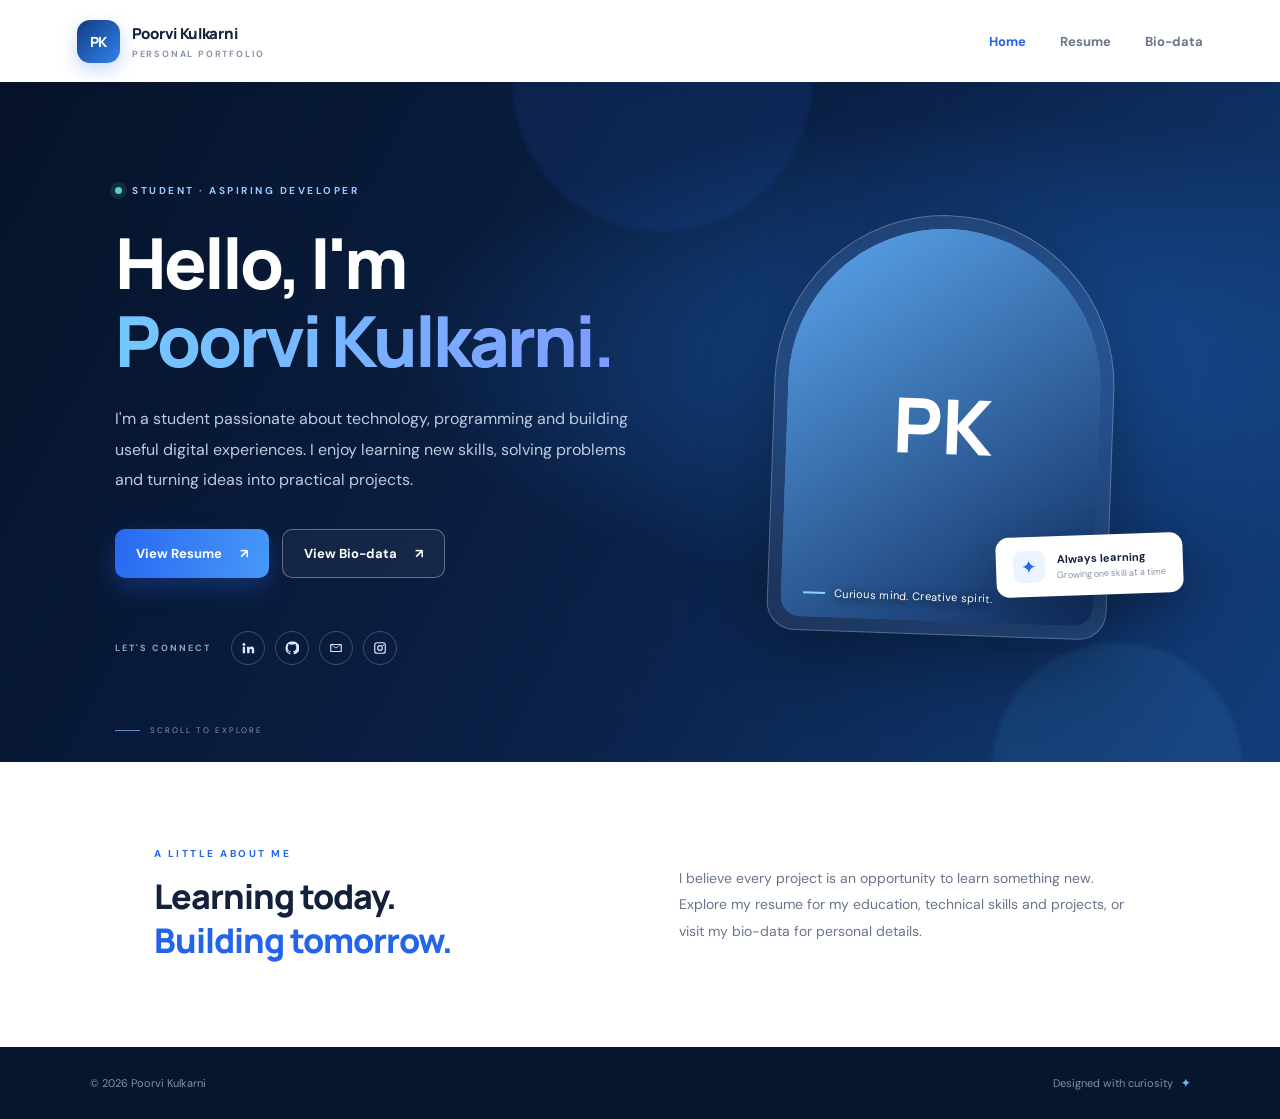
==== index.html @ 325ed0e4 "Add files via upload" ====
<!DOCTYPE html>
<html lang="en">
<head>
  <meta charset="UTF-8">
  <meta name="viewport" content="width=device-width, initial-scale=1.0">
  <meta name="description" content="Poorvi Kulkarni's personal , resume and bio-data.">
  <title>Poorvi Kulkarni | Personal </title>
  <link rel="stylesheet" href="style.css">
  <link rel="preconnect" href="https://fonts.googleapis.com">
  <link rel="preconnect" href="https://fonts.gstatic.com" crossorigin>
  <link href="https://fonts.googleapis.com/css2?family=DM+Sans:wght@400;500;600;700&family=Manrope:wght@400;500;600;700;800&display=swap" rel="stylesheet">
</head>
<body class="home-page">
  <header class="site-header">
    <a class="brand" href="index.html"><span class="brand-mark">PK</span><span>Poorvi Kulkarni<small>PERSONAL PORTFOLIO</small></span></a>
    <button class="menu-toggle" aria-label="Toggle navigation" aria-expanded="false">☰</button>
    <nav class="main-nav" aria-label="Main navigation">
      <a class="active" href="index.html">Home</a>
      <a href="resume.html">Resume</a>
      <a href="biodata.html">Bio-data</a>
    </nav>
  </header>

  <main>
    <section class="hero">
      <div class="hero-glow glow-one"></div><div class="hero-glow glow-two"></div>
      <div class="hero-content">
        <p class="eyebrow"><span class="status-dot"></span> STUDENT · ASPIRING DEVELOPER</p>
        <h1>Hello, I'm<br><span>Poorvi Kulkarni.</span></h1>
        <p class="hero-intro">I'm a student passionate about technology, programming and building useful digital experiences. I enjoy learning new skills, solving problems and turning ideas into practical projects.</p>
        <div class="hero-actions">
          <a class="btn btn-primary" href="resume.html">View Resume <span>↗</span></a>
          <a class="btn btn-outline" href="biodata.html">View Bio-data <span>↗</span></a>
        </div>
        <div class="social-area">
          <span>LET'S CONNECT</span>
          <div class="social-links">
            <a href="https://www.linkedin.com/" target="_blank" rel="noopener" aria-label="LinkedIn" title="Add your LinkedIn profile URL"><svg viewBox="0 0 24 24"><path d="M5 3.5A2.5 2.5 0 1 1 5 8.5a2.5 2.5 0 0 1 0-5ZM3 10h4v11H3zm7 0h3.8v1.5h.1a4.2 4.2 0 0 1 3.8-2.1c4.1 0 4.9 2.7 4.9 6.2V21h-4v-4.8c0-1.2 0-2.8-1.8-2.8s-2.1 1.3-2.1 2.7V21h-4z"/></svg></a>
            <a href="https://github.com/" target="_blank" rel="noopener" aria-label="GitHub" title="Add your GitHub profile URL"><svg viewBox="0 0 24 24"><path d="M12 .9a11.1 11.1 0 0 0-3.5 21.6c.6.1.8-.3.8-.6v-2.1c-3.2.7-3.9-1.4-3.9-1.4-.5-1.3-1.3-1.6-1.3-1.6-1-.7.1-.7.1-.7 1.1.1 1.7 1.1 1.7 1.1 1 .1.7 2.1 3.3 1.5.1-.7.4-1.2.7-1.5-2.6-.3-5.3-1.3-5.3-5.8 0-1.3.5-2.3 1.2-3.1-.1-.3-.5-1.5.1-3.1 0 0 1-.3 3.2 1.2a11 11 0 0 1 5.8 0c2.2-1.5 3.2-1.2 3.2-1.2.6 1.6.2 2.8.1 3.1.8.8 1.2 1.8 1.2 3.1 0 4.5-2.7 5.5-5.3 5.8.4.3.8 1 .8 2v3c0 .3.2.7.8.6A11.1 11.1 0 0 0 12 .9Z"/></svg></a>
            <a href="mailto:poorvikulkarni60@gmail.com" aria-label="Email"><svg viewBox="0 0 24 24"><path d="M3 5h18a1 1 0 0 1 1 1v12a1 1 0 0 1-1 1H3a1 1 0 0 1-1-1V6a1 1 0 0 1 1-1Zm9 8L4 7v10h16V7l-8 6Zm0-2 7-4H5l7 4Z"/></svg></a>
            <a href="https://www.instagram.com/" target="_blank" rel="noopener" aria-label="Instagram" title="Add your Instagram profile URL"><svg viewBox="0 0 24 24"><path d="M7 2h10a5 5 0 0 1 5 5v10a5 5 0 0 1-5 5H7a5 5 0 0 1-5-5V7a5 5 0 0 1 5-5Zm0 2a3 3 0 0 0-3 3v10a3 3 0 0 0 3 3h10a3 3 0 0 0 3-3V7a3 3 0 0 0-3-3H7Zm5 3a5 5 0 1 1 0 10 5 5 0 0 1 0-10Zm0 2a3 3 0 1 0 0 6 3 3 0 0 0 0-6Zm5.5-3a1.2 1.2 0 1 1 0 2.4 1.2 1.2 0 0 1 0-2.4Z"/></svg></a>
          </div>
        </div>
      </div>
      <div class="hero-visual">
        <div class="photo-frame">
          <div class="photo-backdrop"></div>
          <img class="profile-photo" src="profile.jpg" alt="Portrait of Poorvi Kulkarni" onerror="this.style.display='none';this.nextElementSibling.style.display='grid'">
          <div class="photo-fallback">PK</div>
          <div class="photo-caption"><span class="caption-line"></span><span>Curious mind. Creative spirit.</span></div>
        </div>
        <div class="floating-card"><span class="floating-icon">✦</span><span><b>Always learning</b><small>Growing one skill at a time</small></span></div>
      </div>
      <a class="scroll-cue" href="#about"><span></span> SCROLL TO EXPLORE</a>
    </section>
    <section class="intro-section" id="about">
      <div><p class="section-kicker">A LITTLE ABOUT ME</p><h2>Learning today.<br><span>Building tomorrow.</span></h2></div>
      <p>I believe every project is an opportunity to learn something new. Explore my resume for my education, technical skills and projects, or visit my bio-data for personal details.</p>
    </section>
  </main>
  <footer class="site-footer"><span>© 2026 Poorvi Kulkarni</span><span>Designed with curiosity <b>✦</b></span></footer>
  <script src="script.js"></script>
</body>
</html>
---- style.css ----
:root{--navy:#07152e;--navy2:#0c2144;--blue:#2463eb;--cyan:#54c8ef;--ink:#14213b;--muted:#68758b;--paper:#f4f7fc;--line:#e5eaf2;--white:#fff;--radius:20px;--shadow:0 18px 55px rgba(18,38,75,.09)}
*{box-sizing:border-box}html{scroll-behavior:smooth}body{margin:0;font-family:"DM Sans",sans-serif;color:var(--ink);background:var(--paper)}a{color:inherit}.site-header{height:82px;padding:0 max(6vw,24px);display:flex;align-items:center;justify-content:space-between;background:#fff;position:relative;z-index:5;box-shadow:0 4px 24px rgba(15,35,70,.05)}.brand{display:flex;gap:12px;align-items:center;text-decoration:none;font:800 15px Manrope,sans-serif;letter-spacing:-.3px}.brand-mark{width:43px;height:43px;display:grid;place-items:center;color:white;border-radius:13px;background:linear-gradient(135deg,#123b80,#3184ef);font-size:14px;box-shadow:0 7px 18px #2463eb40}.brand small{display:block;font:700 9px "DM Sans";letter-spacing:1.8px;color:#8994a8;margin-top:4px}.main-nav{display:flex;gap:34px}.main-nav a{text-decoration:none;font-size:13px;font-weight:700;color:#69758a;transition:.2s}.main-nav a:hover,.main-nav a.active{color:var(--blue)}.menu-toggle{display:none;border:0;background:none;font-size:25px;color:var(--navy)}
.hero{min-height:680px;position:relative;overflow:hidden;padding:95px max(9vw,28px) 90px;display:grid;grid-template-columns:1.1fr .9fr;align-items:center;gap:5vw;color:#fff;background:radial-gradient(ellipse at 78% 40%,#164b91 0%,transparent 42%),linear-gradient(118deg,#061329 0%,#0b2148 55%,#123d7a 100%)}.hero:after{content:"";position:absolute;inset:0;opacity:.14;background-image:linear-gradient(#ffffff12 1px,transparent 1px),linear-gradient(90deg,#ffffff12 1px,transparent 1px);background-size:52px 52px;mask-image:linear-gradient(90deg,transparent,#000)}.hero-content,.hero-visual{position:relative;z-index:1}.eyebrow,.section-kicker{font-size:10px;font-weight:700;letter-spacing:2.5px}.eyebrow{color:#9dc8ff;display:flex;align-items:center;gap:10px;margin:0 0 26px}.status-dot{width:7px;height:7px;border-radius:50%;background:#53d6bd;box-shadow:0 0 0 5px #53d6bd20}.hero h1{font:800 clamp(42px,5.5vw,72px)/1.12 Manrope,sans-serif;letter-spacing:-3px;margin:0 0 24px}.hero h1 span{background:linear-gradient(90deg,#73c8ff,#7e9cff);-webkit-background-clip:text;background-clip:text;color:transparent}.hero-intro{max-width:520px;color:#bdcbe0;font-size:16px;line-height:1.9;margin:0}.hero-actions{display:flex;gap:13px;margin-top:34px;flex-wrap:wrap}.btn{border:0;border-radius:10px;padding:15px 21px;display:inline-flex;align-items:center;gap:18px;text-decoration:none;font:700 13px "DM Sans";cursor:pointer;transition:transform .2s,box-shadow .2s}.btn:hover{transform:translateY(-3px)}.btn-primary{color:white;background:linear-gradient(100deg,#2868f2,#4699f7);box-shadow:0 10px 25px #2868f24a}.btn-outline{border:1px solid #ffffff55;color:#fff;background:#ffffff0c}.btn-dark{background:var(--navy);color:#fff}.social-area{display:flex;align-items:center;gap:20px;margin-top:53px}.social-area>span{font-size:9px;letter-spacing:2px;color:#91a5c2;font-weight:700}.social-links{display:flex;gap:10px}.social-links a{width:34px;height:34px;border:1px solid #ffffff36;border-radius:50%;display:grid;place-items:center;transition:.2s}.social-links a:hover{background:#fff;transform:translateY(-3px)}.social-links svg{width:14px;height:14px;fill:#d9e8ff}.social-links a:hover svg{fill:#15376c}.hero-visual{display:flex;justify-content:center;align-items:center;min-height:440px}.photo-frame{width:min(340px,78%);height:420px;position:relative;padding:13px;border:1px solid #ffffff40;border-radius:170px 170px 28px 28px;background:#ffffff12;box-shadow:0 25px 75px #0005;transform:rotate(2deg)}.photo-backdrop{position:absolute;inset:13px;border-radius:160px 160px 20px 20px;background:linear-gradient(145deg,#75b8f7,#1a3d77)}.profile-photo{position:absolute;inset:13px;width:calc(100% - 26px);height:calc(100% - 26px);object-fit:cover;object-position:center;border-radius:160px 160px 20px 20px}.photo-fallback{display:none;position:absolute;inset:13px;place-items:center;border-radius:160px 160px 20px 20px;color:#fff;font:800 76px Manrope;background:linear-gradient(145deg,#5ca7ee,#102d60)}.photo-caption{position:absolute;bottom:30px;left:35px;right:35px;color:white;font-size:11px;letter-spacing:.3px;display:flex;align-items:center;gap:9px;text-shadow:0 2px 8px #000}.caption-line{width:22px;height:2px;background:#8ad4ff}.floating-card{position:absolute;bottom:50px;right:-18px;display:flex;align-items:center;gap:12px;padding:14px 17px;background:#fff;color:var(--ink);border-radius:13px;box-shadow:0 15px 40px #0004;transform:rotate(-2deg)}.floating-icon{width:32px;height:32px;display:grid;place-items:center;background:#eaf3ff;color:#2868e9;border-radius:9px;font-size:19px}.floating-card b,.floating-card small{display:block}.floating-card b{font-size:11px}.floating-card small{font-size:9px;color:#8490a4;margin-top:3px}.scroll-cue{position:absolute;bottom:27px;left:9vw;z-index:1;color:#8297b7;text-decoration:none;font-size:8px;letter-spacing:2px;display:flex;align-items:center;gap:10px}.scroll-cue span{width:25px;height:1px;background:#5e8bc6}.hero-glow{position:absolute;border-radius:50%;filter:blur(2px);pointer-events:none}.glow-one{width:300px;height:300px;background:#276de51c;top:-150px;left:40%}.glow-two{width:250px;height:250px;background:#55baff18;bottom:-130px;right:3%}.intro-section{padding:85px 12%;display:grid;grid-template-columns:1fr 1fr;gap:8%;align-items:center;background:#fff}.section-kicker{color:var(--blue);margin:0 0 14px}.intro-section h2{font:800 34px/1.3 Manrope;letter-spacing:-1px;margin:0}.intro-section h2 span{color:var(--blue)}.intro-section>p{font-size:14px;line-height:1.9;color:var(--muted)}.site-footer{min-height:72px;padding:20px 7%;display:flex;justify-content:space-between;align-items:center;color:#8290a5;font-size:11px;background:#07152e}.site-footer b{color:#61b9ff;margin-left:5px}
.inner-page{background:#f4f7fc;min-height:100vh}.document-wrap{max-width:1120px;width:88%;margin:65px auto 80px}.document-heading{display:flex;align-items:end;justify-content:space-between;margin-bottom:30px}.document-heading h1{font:800 43px Manrope;letter-spacing:-1.8px;margin:0;color:var(--navy)}.document-heading h1 span{color:var(--blue)}.document-heading p:not(.section-kicker){margin:9px 0 0;color:var(--muted);font-size:14px}.print-btn{padding:13px 18px}.resume-grid{display:grid;grid-template-columns:1fr 1fr;gap:18px}.info-card{background:#fff;border:1px solid #e9eef6;border-radius:17px;padding:25px 27px;box-shadow:var(--shadow)}.info-card h2{font:800 17px Manrope;margin:10px 0 17px;color:#142747}.card-icon{width:32px;height:32px;display:grid;place-items:center;border-radius:9px;background:#eaf2ff;color:#2868e9;font:800 10px Manrope}.info-card p{font-size:13px;line-height:1.85;color:#68758b;margin:0}.personal-card,.objective-card,.education-card,.hobbies-card{grid-column:span 2}.detail-list{margin:0}.detail-list div{display:grid;grid-template-columns:120px 1fr;padding:10px 0;border-bottom:1px solid #eef1f6;font-size:12px}.detail-list div:last-child{border:0}.detail-list dt{color:#8792a5}.detail-list dd{margin:0;font-weight:600;color:#293b5a}.detail-list a,.bio-table a{color:#2868d9;text-decoration:none}.data-table{width:100%;border-collapse:collapse;font-size:12px;text-align:left}.data-table th{background:#eff4fc;color:#53637e;font-size:10px;letter-spacing:.5px;text-transform:uppercase}.data-table th,.data-table td{padding:13px 14px;border-bottom:1px solid #e9eef5}.data-table td{color:#4c5b72}.data-table tbody tr:last-child td{border-bottom:0}.skill-tags,.hobby-pills{display:flex;gap:9px;flex-wrap:wrap}.skill-tags span,.hobby-pills span{padding:9px 12px;border-radius:8px;background:#edf4ff;color:#315b9c;font-size:11px;font-weight:700}.clean-list{padding-left:18px;margin:0;color:#5d6b81;font-size:13px;line-height:2}.clean-list li::marker{color:#3276e9}.back-row{display:flex;justify-content:space-between;margin-top:27px}.text-link{color:#2868d9;text-decoration:none;font-size:12px;font-weight:700}.bio-sheet{padding:42px 48px;background:#fff;border:1px solid #e6ebf3;border-radius:20px;box-shadow:var(--shadow)}.bio-top{display:flex;align-items:center;gap:17px;padding-bottom:28px;border-bottom:1px solid var(--line)}.bio-monogram{width:57px;height:57px;display:grid;place-items:center;border-radius:16px;background:linear-gradient(135deg,#102b5d,#3478e7);color:#fff;font:800 19px Manrope}.bio-top h2{font:800 21px Manrope;margin:0}.bio-top p{font-size:9px;letter-spacing:2px;color:#8290a5;font-weight:700;margin:6px 0 0}.bio-stamp{margin-left:auto;text-align:center;border:1px solid #dce7f8;color:#316bd0;border-radius:10px;padding:9px 15px;font:800 14px Manrope}.bio-stamp small{font:700 8px "DM Sans";letter-spacing:1.5px}.bio-section{margin-top:28px}.bio-section h3,.declaration h3{display:flex;align-items:center;gap:11px;font:800 14px Manrope;margin:0 0 15px}.bio-section h3 span,.declaration h3 span{color:#3477e5;font-size:10px;letter-spacing:1px}.bio-table{width:100%;border-collapse:collapse;font-size:12px}.bio-table th{width:17%;background:#f3f6fb;color:#53637e;text-align:left;font-size:10px;text-transform:uppercase;letter-spacing:.3px}.bio-table td{color:#394b68}.bio-table th,.bio-table td{padding:13px 14px;border:1px solid #e8edf5}.bio-two-col{display:grid;grid-template-columns:1fr 1fr;gap:35px}.declaration{margin-top:28px;padding:20px 22px;border-left:3px solid #3678e6;background:#f5f8fd}.declaration p{font-size:12px;line-height:1.8;color:#66748a;margin:0}.signature-row{display:flex;justify-content:space-between;align-items:end;margin-top:38px}.signature-script{font:italic 24px Georgia;color:#244f91;margin:0 0 5px}.signature-row span{font-size:10px;color:#8995a8}.place-date p{font-size:11px;color:#62718a;margin:7px 0}.place-date b{color:#263a5b}
@media(max-width:760px){.site-header{height:70px;padding:0 22px}.menu-toggle{display:block}.main-nav{display:none;position:absolute;top:70px;left:0;right:0;background:white;padding:18px 24px;box-shadow:0 12px 20px #0b21441a;flex-direction:column;gap:18px}.main-nav.open{display:flex}.hero{padding:75px 8% 85px;grid-template-columns:1fr;gap:40px;text-align:center}.hero-content{order:1}.hero-visual{order:0;min-height:330px}.photo-frame{height:315px;width:245px}.hero h1{font-size:48px;letter-spacing:-2px}.hero-intro{margin:auto;font-size:14px}.hero-actions,.social-area{justify-content:center}.social-area{margin-top:35px}.floating-card{right:-30px;bottom:25px}.scroll-cue{left:8%}.intro-section{padding:60px 8%;grid-template-columns:1fr;gap:15px}.intro-section h2{font-size:29px}.document-wrap{width:92%;margin:42px auto 60px}.document-heading{align-items:start;gap:18px;flex-direction:column}.document-heading h1{font-size:36px}.resume-grid{grid-template-columns:1fr}.personal-card,.objective-card,.education-card,.hobbies-card{grid-column:span 1}.bio-sheet{padding:27px 20px}.bio-two-col{grid-template-columns:1fr;gap:0}.bio-table{min-width:620px}.data-table{min-width:590px}.signature-row{gap:20px}.site-footer{padding:20px 6%}}@media(max-width:430px){.hero h1{font-size:41px}.hero-actions{flex-direction:column}.hero-actions .btn{justify-content:center}.social-area{gap:12px}.document-heading .btn{width:100%;justify-content:center}.info-card{padding:21px}.detail-list div{grid-template-columns:95px 1fr}.bio-top h2{font-size:17px}.bio-stamp{padding:7px 9px}.signature-row{align-items:start;flex-direction:column}.back-row{gap:15px}.site-footer{font-size:9px}}
@media print{body{background:#fff}.site-header,.site-footer,.print-btn,.back-row{display:none!important}.document-wrap{width:100%;max-width:none;margin:0}.document-heading{margin:0 0 20px}.info-card,.bio-sheet{box-shadow:none;break-inside:avoid}.resume-grid{gap:10px}.bio-sheet{border:0;padding:10px}.inner-page{background:#fff}@page{margin:14mm}}
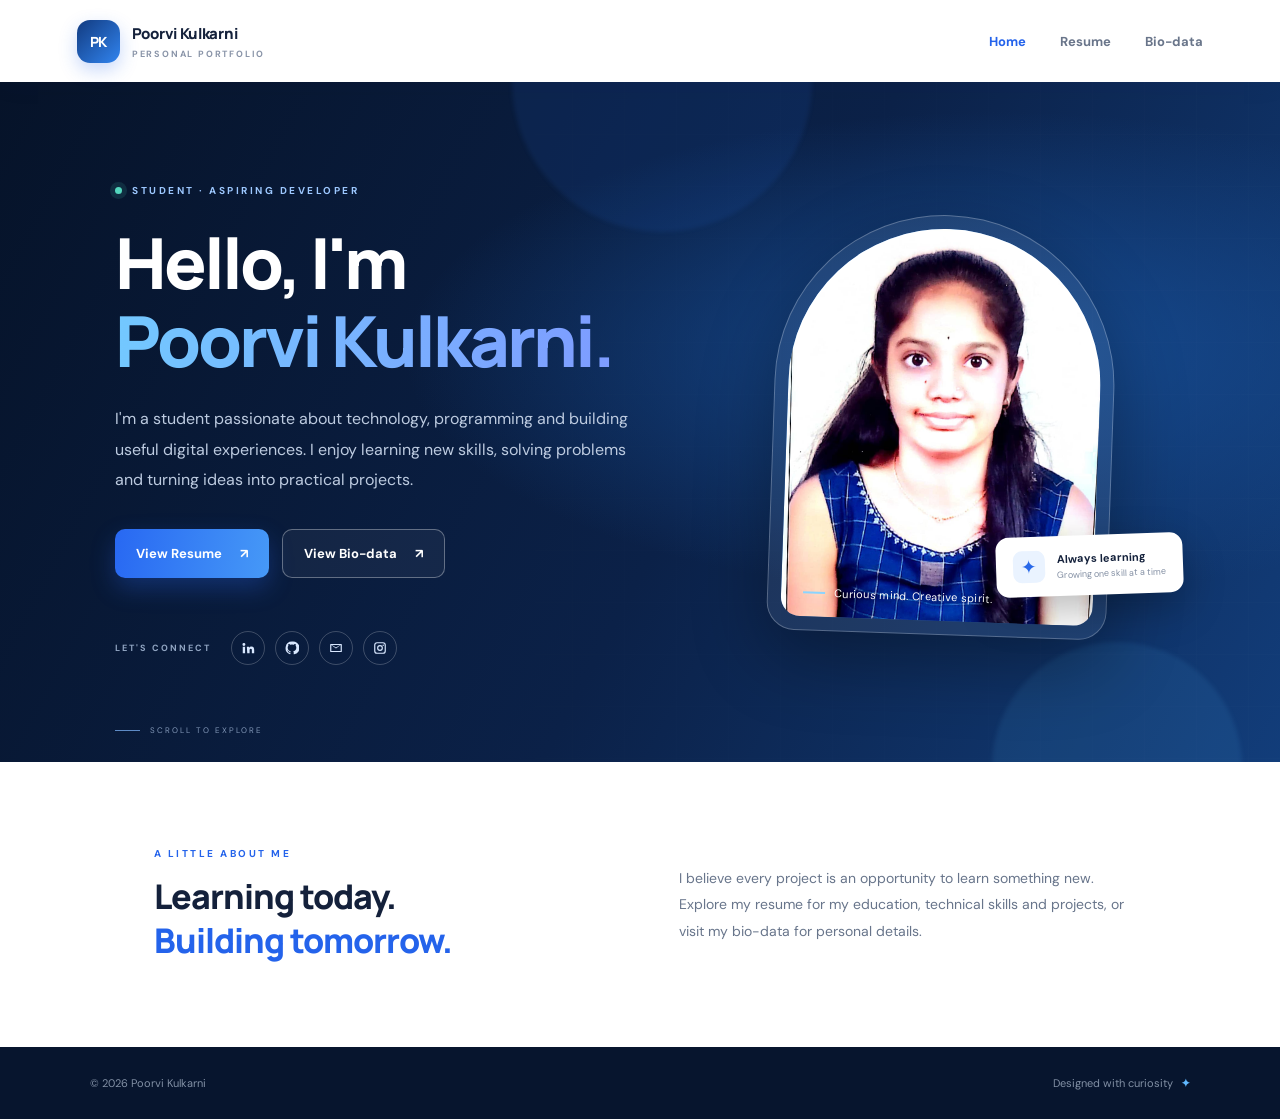
==== commit 7d36f2b7: "Fix profile image source extension in index.html" ====
--- a/index.html
+++ b/index.html
@@ -45,7 +45,7 @@
       <div class="hero-visual">
         <div class="photo-frame">
           <div class="photo-backdrop"></div>
-          <img class="profile-photo" src="profile.jpg" alt="Portrait of Poorvi Kulkarni" onerror="this.style.display='none';this.nextElementSibling.style.display='grid'">
+          <img class="profile-photo" src="profile.jpg.jpeg" alt="Portrait of Poorvi Kulkarni" onerror="this.style.display='none';this.nextElementSibling.style.display='grid'">
           <div class="photo-fallback">PK</div>
           <div class="photo-caption"><span class="caption-line"></span><span>Curious mind. Creative spirit.</span></div>
         </div>
@@ -61,4 +61,4 @@
   <footer class="site-footer"><span>© 2026 Poorvi Kulkarni</span><span>Designed with curiosity <b>✦</b></span></footer>
   <script src="script.js"></script>
 </body>
-</html>+</html>
